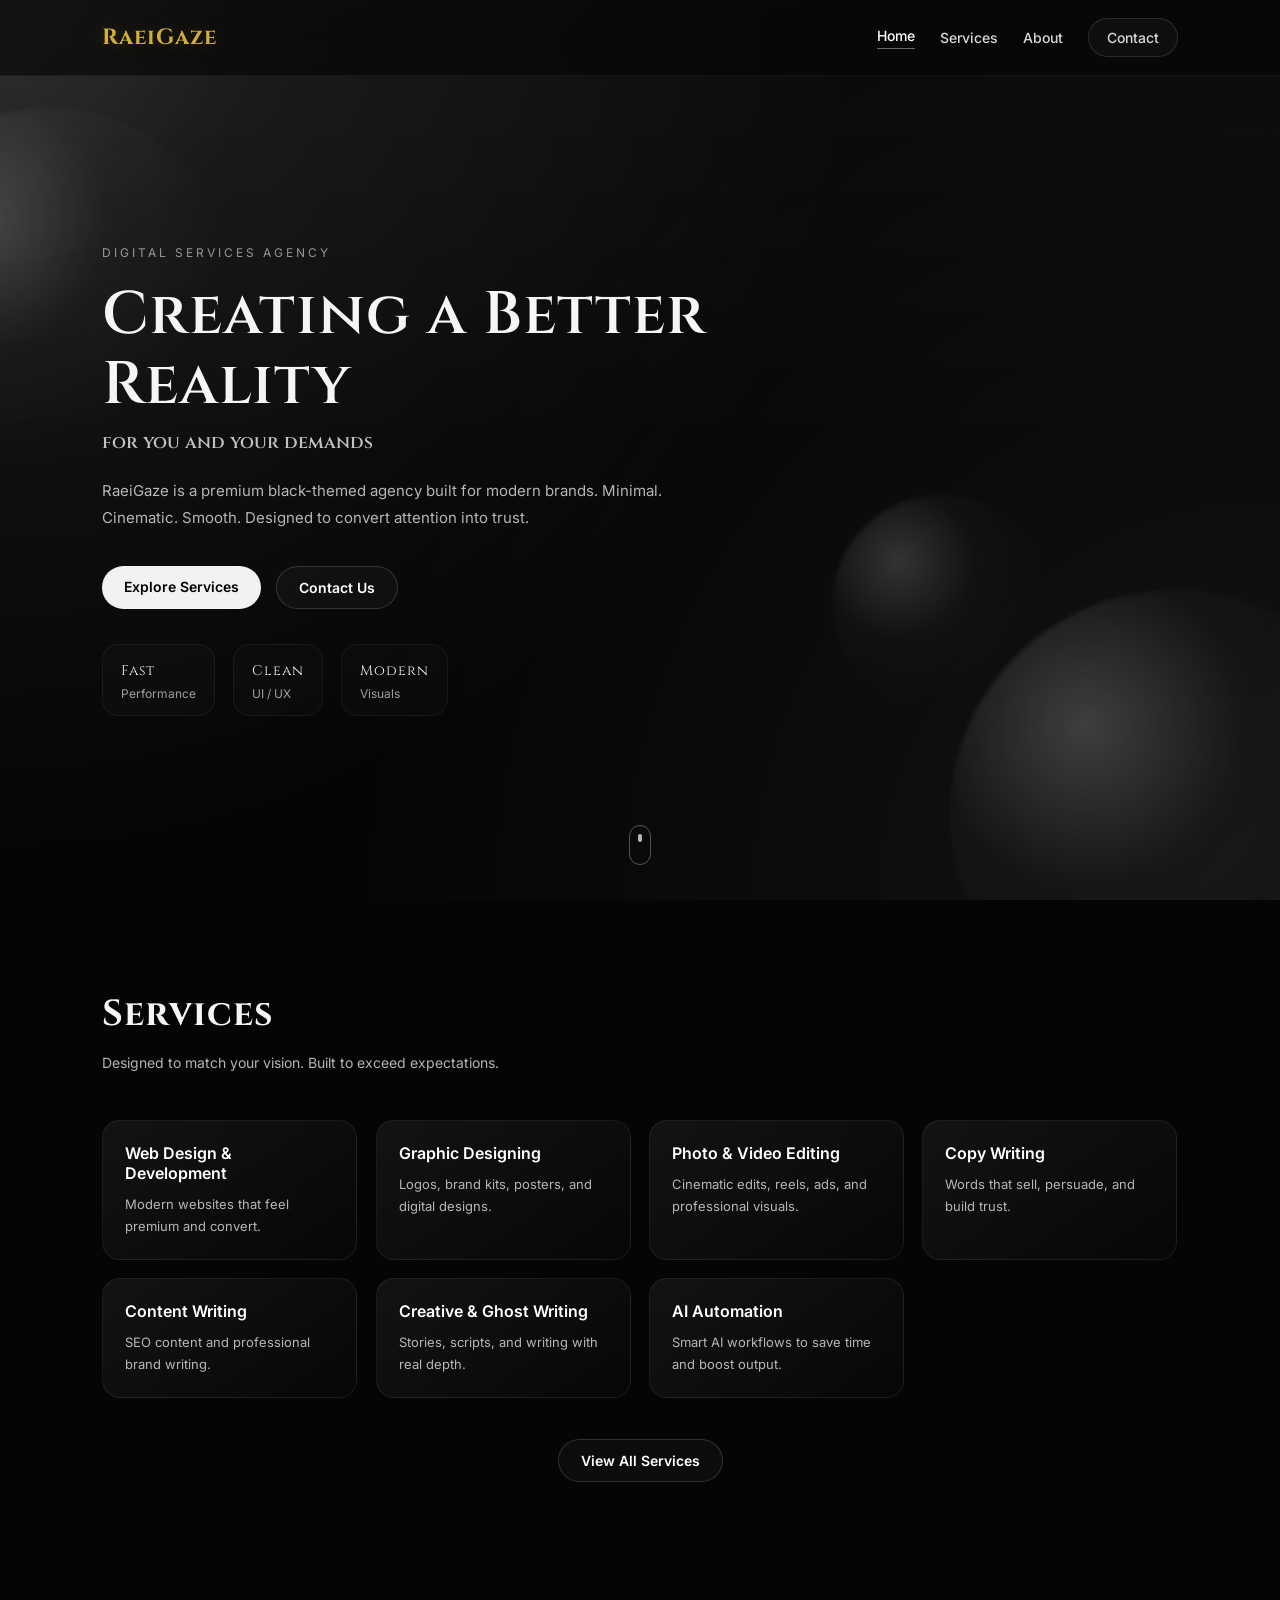
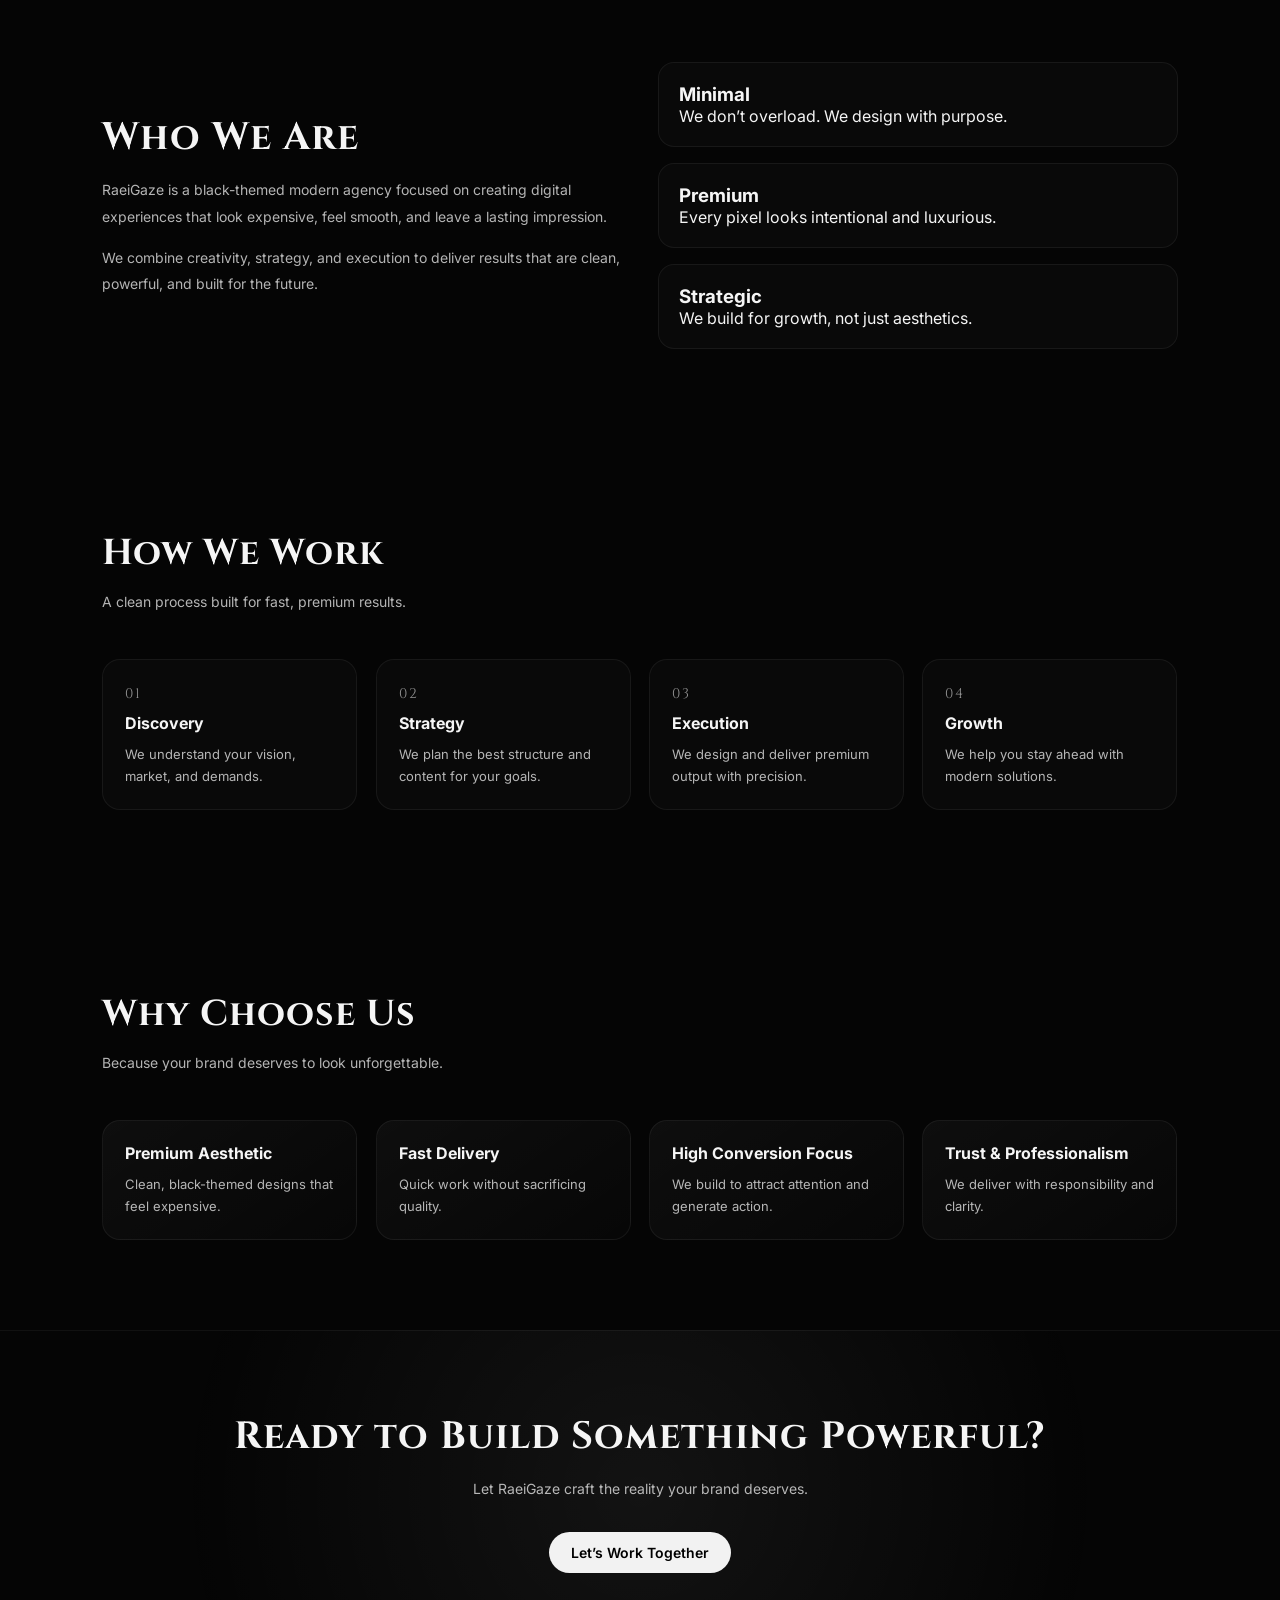
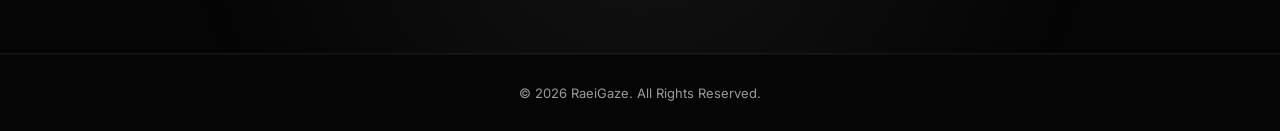
==== index.html @ 109feb7e "Add files via upload" ====
<!DOCTYPE html>
<html lang="en">
<head>
  <meta charset="UTF-8" />
  <meta name="viewport" content="width=device-width, initial-scale=1.0" />
  <title>RaeiGaze | Creating a Better Reality</title>

  <link rel="stylesheet" href="style.css" />
  <script defer src="script.js"></script>

  <!-- Fonts (TanHeadline vibe alternative) -->
  <link rel="preconnect" href="https://fonts.googleapis.com">
  <link rel="preconnect" href="https://fonts.gstatic.com" crossorigin>
  <link href="https://fonts.googleapis.com/css2?family=Cinzel:wght@500;700&family=Inter:wght@300;400;500;600&display=swap" rel="stylesheet">
</head>

<body>

  <!-- CURSOR GLOW -->
  <div class="cursor-glow" id="cursorGlow"></div>

  <!-- NAVBAR -->
  <header class="navbar">
    <div class="logo">
      <a href="index.html" class="logo-text">RaeiGaze</a>
    </div>

    <nav class="nav-links" id="navLinks">
      <a href="index.html" class="active">Home</a>
      <a href="services.html">Services</a>
      <a href="about.html">About</a>
      <a href="contact.html" class="nav-btn">Contact</a>
    </nav>

    <div class="hamburger" id="hamburger" aria-label="menu">
      <span></span>
      <span></span>
      <span></span>
    </div>
  </header>

  <!-- HERO -->
  <section class="hero">
    <div class="hero-bg"></div>

    <!-- 3D ORB OBJECTS -->
    <div class="orb orb-1"></div>
    <div class="orb orb-2"></div>
    <div class="orb orb-3"></div>

    <div class="hero-content fade-in">
      <p class="hero-label">DIGITAL SERVICES AGENCY</p>

      <h1 class="hero-title">
        <span class="brand-font">Creating a Better Reality</span>
      </h1>

      <p class="hero-subtitle brand-font">
        for you and your demands
      </p>

      <p class="hero-desc">
        RaeiGaze is a premium black-themed agency built for modern brands.
        Minimal. Cinematic. Smooth. Designed to convert attention into trust.
      </p>

      <div class="hero-buttons">
        <a href="services.html" class="btn primary magnetic">Explore Services</a>
        <a href="contact.html" class="btn secondary magnetic">Contact Us</a>
      </div>

      <div class="hero-metrics">
        <div class="metric">
          <span class="metric-num">Fast</span>
          <span class="metric-label">Performance</span>
        </div>
        <div class="metric">
          <span class="metric-num">Clean</span>
          <span class="metric-label">UI / UX</span>
        </div>
        <div class="metric">
          <span class="metric-num">Modern</span>
          <span class="metric-label">Visuals</span>
        </div>
      </div>
    </div>

    <div class="scroll-indicator">
      <span></span>
    </div>
  </section>

  <!-- SERVICES PREVIEW -->
  <section class="section fade-in" id="services">
    <div class="section-header">
      <h2>Services</h2>
      <p>Designed to match your vision. Built to exceed expectations.</p>
    </div>

    <div class="services-grid">

      <a href="services.html" class="service-card tilt-card">
        <h3>Web Design & Development</h3>
        <p>Modern websites that feel premium and convert.</p>
      </a>

      <a href="services.html" class="service-card tilt-card">
        <h3>Graphic Designing</h3>
        <p>Logos, brand kits, posters, and digital designs.</p>
      </a>

      <a href="services.html" class="service-card tilt-card">
        <h3>Photo & Video Editing</h3>
        <p>Cinematic edits, reels, ads, and professional visuals.</p>
      </a>

      <a href="services.html" class="service-card tilt-card">
        <h3>Copy Writing</h3>
        <p>Words that sell, persuade, and build trust.</p>
      </a>

      <a href="services.html" class="service-card tilt-card">
        <h3>Content Writing</h3>
        <p>SEO content and professional brand writing.</p>
      </a>

      <a href="services.html" class="service-card tilt-card">
        <h3>Creative & Ghost Writing</h3>
        <p>Stories, scripts, and writing with real depth.</p>
      </a>

      <a href="services.html" class="service-card tilt-card">
        <h3>AI Automation</h3>
        <p>Smart AI workflows to save time and boost output.</p>
      </a>

    </div>

    <div class="center-btn">
      <a href="services.html" class="btn secondary magnetic">View All Services</a>
    </div>
  </section>

  <!-- WHO WE ARE -->
  <section class="section fade-in">
    <div class="split-section">
      <div class="split-left">
        <h2>Who We Are</h2>
        <p>
          RaeiGaze is a black-themed modern agency focused on creating digital experiences that look
          expensive, feel smooth, and leave a lasting impression.
        </p>
        <p>
          We combine creativity, strategy, and execution to deliver results that are clean, powerful,
          and built for the future.
        </p>
      </div>

      <div class="split-right">
        <div class="info-box tilt-card">
          <h3>Minimal</h3>
          <p>We don’t overload. We design with purpose.</p>
        </div>
        <div class="info-box tilt-card">
          <h3>Premium</h3>
          <p>Every pixel looks intentional and luxurious.</p>
        </div>
        <div class="info-box tilt-card">
          <h3>Strategic</h3>
          <p>We build for growth, not just aesthetics.</p>
        </div>
      </div>
    </div>
  </section>

  <!-- HOW WE WORK -->
  <section class="section fade-in">
    <div class="section-header">
      <h2>How We Work</h2>
      <p>A clean process built for fast, premium results.</p>
    </div>

    <div class="process-grid">
      <div class="process-step tilt-card">
        <span class="step-num">01</span>
        <h3>Discovery</h3>
        <p>We understand your vision, market, and demands.</p>
      </div>

      <div class="process-step tilt-card">
        <span class="step-num">02</span>
        <h3>Strategy</h3>
        <p>We plan the best structure and content for your goals.</p>
      </div>

      <div class="process-step tilt-card">
        <span class="step-num">03</span>
        <h3>Execution</h3>
        <p>We design and deliver premium output with precision.</p>
      </div>

      <div class="process-step tilt-card">
        <span class="step-num">04</span>
        <h3>Growth</h3>
        <p>We help you stay ahead with modern solutions.</p>
      </div>
    </div>
  </section>

  <!-- WHY CHOOSE US -->
  <section class="section fade-in">
    <div class="section-header">
      <h2>Why Choose Us</h2>
      <p>Because your brand deserves to look unforgettable.</p>
    </div>

    <div class="why-grid">
      <div class="why-card tilt-card">
        <h3>Premium Aesthetic</h3>
        <p>Clean, black-themed designs that feel expensive.</p>
      </div>

      <div class="why-card tilt-card">
        <h3>Fast Delivery</h3>
        <p>Quick work without sacrificing quality.</p>
      </div>

      <div class="why-card tilt-card">
        <h3>High Conversion Focus</h3>
        <p>We build to attract attention and generate action.</p>
      </div>

      <div class="why-card tilt-card">
        <h3>Trust & Professionalism</h3>
        <p>We deliver with responsibility and clarity.</p>
      </div>
    </div>
  </section>

  <!-- CTA -->
  <section class="cta fade-in">
    <h2>Ready to Build Something Powerful?</h2>
    <p>Let RaeiGaze craft the reality your brand deserves.</p>
    <a href="contact.html" class="btn primary magnetic">Let’s Work Together</a>
  </section>

  <!-- FOOTER -->
  <footer class="footer">
    <p>© 2026 RaeiGaze. All Rights Reserved.</p>
  </footer>

</body>
</html>
---- style.css ----
* {
  margin: 0;
  padding: 0;
  box-sizing: border-box;
}

html{
  scroll-behavior: smooth;
}

body {
  font-family: "Inter", sans-serif;
  background: #050505;
  color: #f5f5f5;
  overflow-x: hidden;
}

/* Brand Font (TanHeadline vibe) */
.brand-font {
  font-family: "Cinzel", serif;
  font-weight: 600;
}

/* CURSOR GLOW */
.cursor-glow {
  position: fixed;
  top: 0;
  left: 0;
  width: 600px;
  height: 600px;
  background: radial-gradient(circle, rgba(255,255,255,0.08), transparent 60%);
  transform: translate(-50%, -50%);
  pointer-events: none;
  z-index: 1;
  filter: blur(30px);
  opacity: 0.9;
  transition: opacity 0.3s ease;
  mix-blend-mode: screen;
}

/* NAVBAR */
.navbar {
  position: fixed;
  top: 0;
  width: 100%;
  padding: 18px 8%;
  display: flex;
  justify-content: space-between;
  align-items: center;
  background: rgba(5, 5, 5, 0.65);
  backdrop-filter: blur(18px);
  z-index: 999;
  border-bottom: 1px solid rgba(255,255,255,0.05);
}

.logo-text {
  font-family: "Cinzel", serif;
  font-size: 22px;
  font-weight: 700;
  text-decoration: none;
  color: #d4af37;
  letter-spacing: 1px;
  text-shadow: 0 0 18px rgba(212, 175, 55, 0.25);
}

.nav-links {
  display: flex;
  gap: 25px;
  align-items: center;
}

.nav-links a {
  color: rgba(255,255,255,0.85);
  text-decoration: none;
  font-size: 14px;
  font-weight: 500;
  transition: 0.3s ease;
}

.nav-links a:hover {
  color: white;
}

.nav-links a.active {
  color: white;
  border-bottom: 1px solid rgba(255,255,255,0.4);
  padding-bottom: 4px;
}

.nav-btn {
  padding: 10px 18px;
  border-radius: 30px;
  border: 1px solid rgba(255,255,255,0.12);
  background: rgba(255,255,255,0.03);
}

.nav-btn:hover {
  background: rgba(255,255,255,0.08);
}

/* HAMBURGER */
.hamburger {
  display: none;
  flex-direction: column;
  gap: 5px;
  cursor: pointer;
}

.hamburger span {
  width: 22px;
  height: 2px;
  background: white;
  border-radius: 5px;
}

/* HERO */
.hero {
  height: 100vh;
  padding: 140px 8% 80px;
  display: flex;
  align-items: center;
  position: relative;
  overflow: hidden;
}

.hero-bg {
  position: absolute;
  inset: 0;
  background: radial-gradient(circle at top left, rgba(255,255,255,0.09), transparent 55%),
              radial-gradient(circle at bottom right, rgba(255,255,255,0.06), transparent 60%),
              linear-gradient(180deg, rgba(255,255,255,0.03), transparent 50%);
  z-index: -2;
}

/* ORBS (Fake 3D Objects) */
.orb {
  position: absolute;
  width: 380px;
  height: 380px;
  border-radius: 50%;
  background: radial-gradient(circle at 30% 30%, rgba(255,255,255,0.22), rgba(255,255,255,0.03), transparent 70%);
  filter: blur(2px);
  opacity: 0.9;
  z-index: -1;
  animation: floatOrb 8s ease-in-out infinite;
  transform-style: preserve-3d;
}

.orb-1 {
  top: 12%;
  left: -140px;
  animation-delay: 0s;
}

.orb-2 {
  bottom: -140px;
  right: -120px;
  animation-delay: 1.5s;
  width: 450px;
  height: 450px;
}

.orb-3 {
  top: 55%;
  left: 65%;
  width: 220px;
  height: 220px;
  opacity: 0.75;
  animation-delay: 2.2s;
}

@keyframes floatOrb {
  0% { transform: translateY(0px) translateX(0px) scale(1); }
  50% { transform: translateY(-22px) translateX(12px) scale(1.04); }
  100% { transform: translateY(0px) translateX(0px) scale(1); }
}

.hero-content {
  max-width: 760px;
  z-index: 5;
}

.hero-label {
  font-size: 12px;
  letter-spacing: 3px;
  color: rgba(255,255,255,0.55);
  margin-bottom: 18px;
}

.hero-title {
  font-size: 60px;
  line-height: 1.1;
  letter-spacing: 1px;
}

.hero-subtitle {
  margin-top: 12px;
  font-size: 18px;
  color: rgba(255,255,255,0.75);
}

.hero-desc {
  margin-top: 22px;
  font-size: 15px;
  line-height: 1.8;
  color: rgba(255,255,255,0.7);
  max-width: 580px;
}

.hero-buttons {
  margin-top: 35px;
  display: flex;
  gap: 15px;
  flex-wrap: wrap;
}

/* METRICS */
.hero-metrics {
  margin-top: 35px;
  display: flex;
  gap: 18px;
  flex-wrap: wrap;
}

.metric {
  padding: 14px 18px;
  border-radius: 16px;
  border: 1px solid rgba(255,255,255,0.06);
  background: rgba(255,255,255,0.02);
  backdrop-filter: blur(12px);
}

.metric-num {
  font-family: "Cinzel", serif;
  font-size: 14px;
  letter-spacing: 1px;
}

.metric-label {
  display: block;
  margin-top: 6px;
  font-size: 12px;
  color: rgba(255,255,255,0.6);
}

/* BUTTONS */
.btn {
  padding: 12px 22px;
  border-radius: 35px;
  text-decoration: none;
  font-size: 14px;
  font-weight: 600;
  transition: 0.25s ease;
  display: inline-block;
  position: relative;
  z-index: 10;
}

.btn.primary {
  background: rgba(255,255,255,0.95);
  color: black;
}

.btn.primary:hover {
  transform: translateY(-2px);
  background: white;
}

.btn.secondary {
  border: 1px solid rgba(255,255,255,0.15);
  color: white;
  background: rgba(255,255,255,0.03);
}

.btn.secondary:hover {
  transform: translateY(-2px);
  background: rgba(255,255,255,0.08);
}

/* Magnetic Hover */
.magnetic {
  will-change: transform;
}

/* SCROLL INDICATOR */
.scroll-indicator {
  position: absolute;
  bottom: 35px;
  left: 50%;
  transform: translateX(-50%);
  width: 22px;
  height: 40px;
  border: 1px solid rgba(255,255,255,0.3);
  border-radius: 30px;
  display: flex;
  justify-content: center;
  padding-top: 8px;
  z-index: 5;
}

.scroll-indicator span {
  width: 4px;
  height: 8px;
  background: rgba(255,255,255,0.7);
  border-radius: 10px;
  animation: scrollAnim 1.3s infinite;
}

@keyframes scrollAnim {
  0% { transform: translateY(0); opacity: 1; }
  100% { transform: translateY(12px); opacity: 0; }
}

/* SECTIONS */
.section {
  padding: 90px 8%;
  position: relative;
  z-index: 10;
}

.section-header {
  max-width: 650px;
  margin-bottom: 45px;
}

.section-header h2 {
  font-size: 36px;
  font-family: "Cinzel", serif;
  letter-spacing: 1px;
}

.section-header p {
  margin-top: 12px;
  font-size: 14px;
  color: rgba(255,255,255,0.7);
  line-height: 1.8;
}

/* SERVICES GRID */
.services-grid {
  display: grid;
  grid-template-columns: repeat(auto-fit, minmax(230px, 1fr));
  gap: 18px;
}

.service-card {
  padding: 22px;
  border-radius: 18px;
  text-decoration: none;
  background: linear-gradient(145deg, rgba(255,255,255,0.06), rgba(255,255,255,0.01));
  border: 1px solid rgba(255,255,255,0.07);
  transition: 0.25s ease;
  position: relative;
  overflow: hidden;
  transform-style: preserve-3d;
}

.service-card::after {
  content: "";
  position: absolute;
  inset: 0;
  background: radial-gradient(circle at var(--x, 50%) var(--y, 50%), rgba(255,255,255,0.10), transparent 55%);
  opacity: 0;
  transition: 0.25s ease;
}

.service-card:hover::after {
  opacity: 1;
}

.service-card h3 {
  font-size: 16px;
  font-weight: 600;
  color: white;
  position: relative;
  z-index: 2;
}

.service-card p {
  margin-top: 10px;
  font-size: 13px;
  line-height: 1.7;
  color: rgba(255,255,255,0.7);
  position: relative;
  z-index: 2;
}

.service-card:hover {
  border: 1px solid rgba(255,255,255,0.18);
  background: linear-gradient(145deg, rgba(255,255,255,0.09), rgba(255,255,255,0.01));
}

.center-btn {
  margin-top: 40px;
  text-align: center;
}

/* SPLIT SECTION */
.split-section {
  display: grid;
  grid-template-columns: 1fr 1fr;
  gap: 35px;
  align-items: center;
}

.split-left h2 {
  font-size: 38px;
  font-family: "Cinzel", serif;
  letter-spacing: 1px;
}

.split-left p {
  margin-top: 14px;
  font-size: 14px;
  line-height: 1.9;
  color: rgba(255,255,255,0.7);
}

.split-right {
  display: grid;
  gap: 16px;
}

.info-box {
  padding: 20px;
  border-radius: 16px;
  border: 1px solid rgba(255,255,255,0.06);
  background: rgba(255,255,255,0.02);
}

/* PROCESS */
.process-grid {
  display: grid;
  grid-template-columns: repeat(auto-fit, minmax(230px, 1fr));
  gap: 18px;
}

.process-step {
  padding: 22px;
  border-radius: 18px;
  border: 1px solid rgba(255,255,255,0.06);
  background: rgba(255,255,255,0.02);
}

.step-num {
  font-family: "Cinzel", serif;
  font-size: 14px;
  letter-spacing: 2px;
  color: rgba(255,255,255,0.55);
}

.process-step h3 {
  margin-top: 10px;
  font-size: 16px;
}

.process-step p {
  margin-top: 10px;
  font-size: 13px;
  line-height: 1.7;
  color: rgba(255,255,255,0.7);
}

/* WHY */
.why-grid {
  display: grid;
  grid-template-columns: repeat(auto-fit, minmax(230px, 1fr));
  gap: 18px;
}

.why-card {
  padding: 22px;
  border-radius: 18px;
  border: 1px solid rgba(255,255,255,0.06);
  background: linear-gradient(145deg, rgba(255,255,255,0.04), rgba(255,255,255,0.01));
}

.why-card h3 {
  font-size: 16px;
}

.why-card p {
  margin-top: 10px;
  font-size: 13px;
  color: rgba(255,255,255,0.7);
  line-height: 1.7;
}

/* CTA */
.cta {
  padding: 80px 8%;
  text-align: center;
  background: radial-gradient(circle at center, rgba(255,255,255,0.06), transparent 70%);
  border-top: 1px solid rgba(255,255,255,0.05);
  border-bottom: 1px solid rgba(255,255,255,0.05);
  position: relative;
  z-index: 10;
}

.cta h2 {
  font-size: 38px;
  font-family: "Cinzel", serif;
  letter-spacing: 1px;
}

.cta p {
  margin-top: 14px;
  font-size: 14px;
  color: rgba(255,255,255,0.7);
  line-height: 1.8;
  margin-bottom: 30px;
}

/* FOOTER */
.footer {
  padding: 30px 8%;
  text-align: center;
  font-size: 13px;
  color: rgba(255,255,255,0.6);
  border-top: 1px solid rgba(255,255,255,0.05);
  position: relative;
  z-index: 10;
}

/* PAGE HERO */
.page-hero {
  padding: 150px 8% 70px;
  text-align: center;
  background: radial-gradient(circle at top, rgba(255,255,255,0.06), transparent 70%);
  position: relative;
  overflow: hidden;
}

.page-hero h1 {
  font-size: 52px;
  font-family: "Cinzel", serif;
}

.page-hero p {
  margin-top: 12px;
  font-size: 14px;
  color: rgba(255,255,255,0.7);
}

/* SERVICES DETAIL PAGE */
.services-detail-grid {
  display: grid;
  grid-template-columns: repeat(auto-fit, minmax(260px, 1fr));
  gap: 18px;
}

.detail-card {
  padding: 25px;
  border-radius: 18px;
  border: 1px solid rgba(255,255,255,0.06);
  background: rgba(255,255,255,0.02);
}

.detail-card h2 {
  font-size: 18px;
  font-weight: 600;
}

.detail-card p {
  margin-top: 12px;
  font-size: 13px;
  line-height: 1.7;
  color: rgba(255,255,255,0.7);
}

.detail-card ul {
  margin-top: 15px;
  padding-left: 18px;
  color: rgba(255,255,255,0.75);
  font-size: 13px;
  line-height: 1.8;
}

/* ABOUT */
.about-box {
  max-width: 850px;
  margin: auto;
  padding: 35px;
  border-radius: 20px;
}

/* CONTACT */
.contact-grid {
  display: grid;
  grid-template-columns: 1fr 1fr;
  gap: 35px;
}

.contact-info h2 {
  font-family: "Cinzel", serif;
  font-size: 28px;
}

.contact-info p {
  margin-top: 12px;
  font-size: 14px;
  line-height: 1.9;
  color: rgba(255,255,255,0.7);
}

.contact-detail {
  margin-top: 18px;
  padding: 16px;
  border-radius: 16px;
  border: 1px solid rgba(255,255,255,0.06);
  background: rgba(255,255,255,0.02);
}

.contact-detail span {
  font-size: 13px;
  color: rgba(255,255,255,0.6);
}

.contact-detail p {
  margin-top: 6px;
  font-size: 14px;
  color: white;
}

.contact-form {
  padding: 25px;
  border-radius: 18px;
  border: 1px solid rgba(255,255,255,0.06);
  background: rgba(255,255,255,0.02);
}

.contact-form h2 {
  font-size: 22px;
  font-family: "Cinzel", serif;
}

.contact-form input,
.contact-form textarea,
.contact-form select {
  width: 100%;
  margin-top: 14px;
  padding: 12px 14px;
  border-radius: 12px;
  border: 1px solid rgba(255,255,255,0.08);
  background: rgba(0,0,0,0.5);
  color: white;
  font-size: 14px;
  outline: none;
}

.contact-form textarea {
  height: 120px;
  resize: none;
}

.form-note {
  margin-top: 12px;
  font-size: 12px;
  line-height: 1.6;
  color: rgba(255,255,255,0.55);
}

/* TILT + CINEMATIC HOVER */
.tilt-card {
  transform-style: preserve-3d;
  will-change: transform;
}

/* FADE IN */
.fade-in {
  opacity: 0;
  transform: translateY(25px);
  transition: 1s ease;
}

.fade-in.show {
  opacity: 1;
  transform: translateY(0);
}

/* RESPONSIVE */
@media (max-width: 900px) {
  .split-section {
    grid-template-columns: 1fr;
  }

  .contact-grid {
    grid-template-columns: 1fr;
  }

  .hero-title {
    font-size: 45px;
  }
}

@media (max-width: 700px) {
  .nav-links {
    position: absolute;
    top: 70px;
    right: 8%;
    flex-direction: column;
    width: 220px;
    padding: 18px;
    background: rgba(5, 5, 5, 0.95);
    border: 1px solid rgba(255,255,255,0.08);
    border-radius: 18px;
    display: none;
  }

  .nav-links.open {
    display: flex;
  }

  .hamburger {
    display: flex;
  }

  .hero {
    padding-top: 120px;
  }

  .hero-title {
    font-size: 38px;
  }

  .cursor-glow {
    display: none;
  }
}
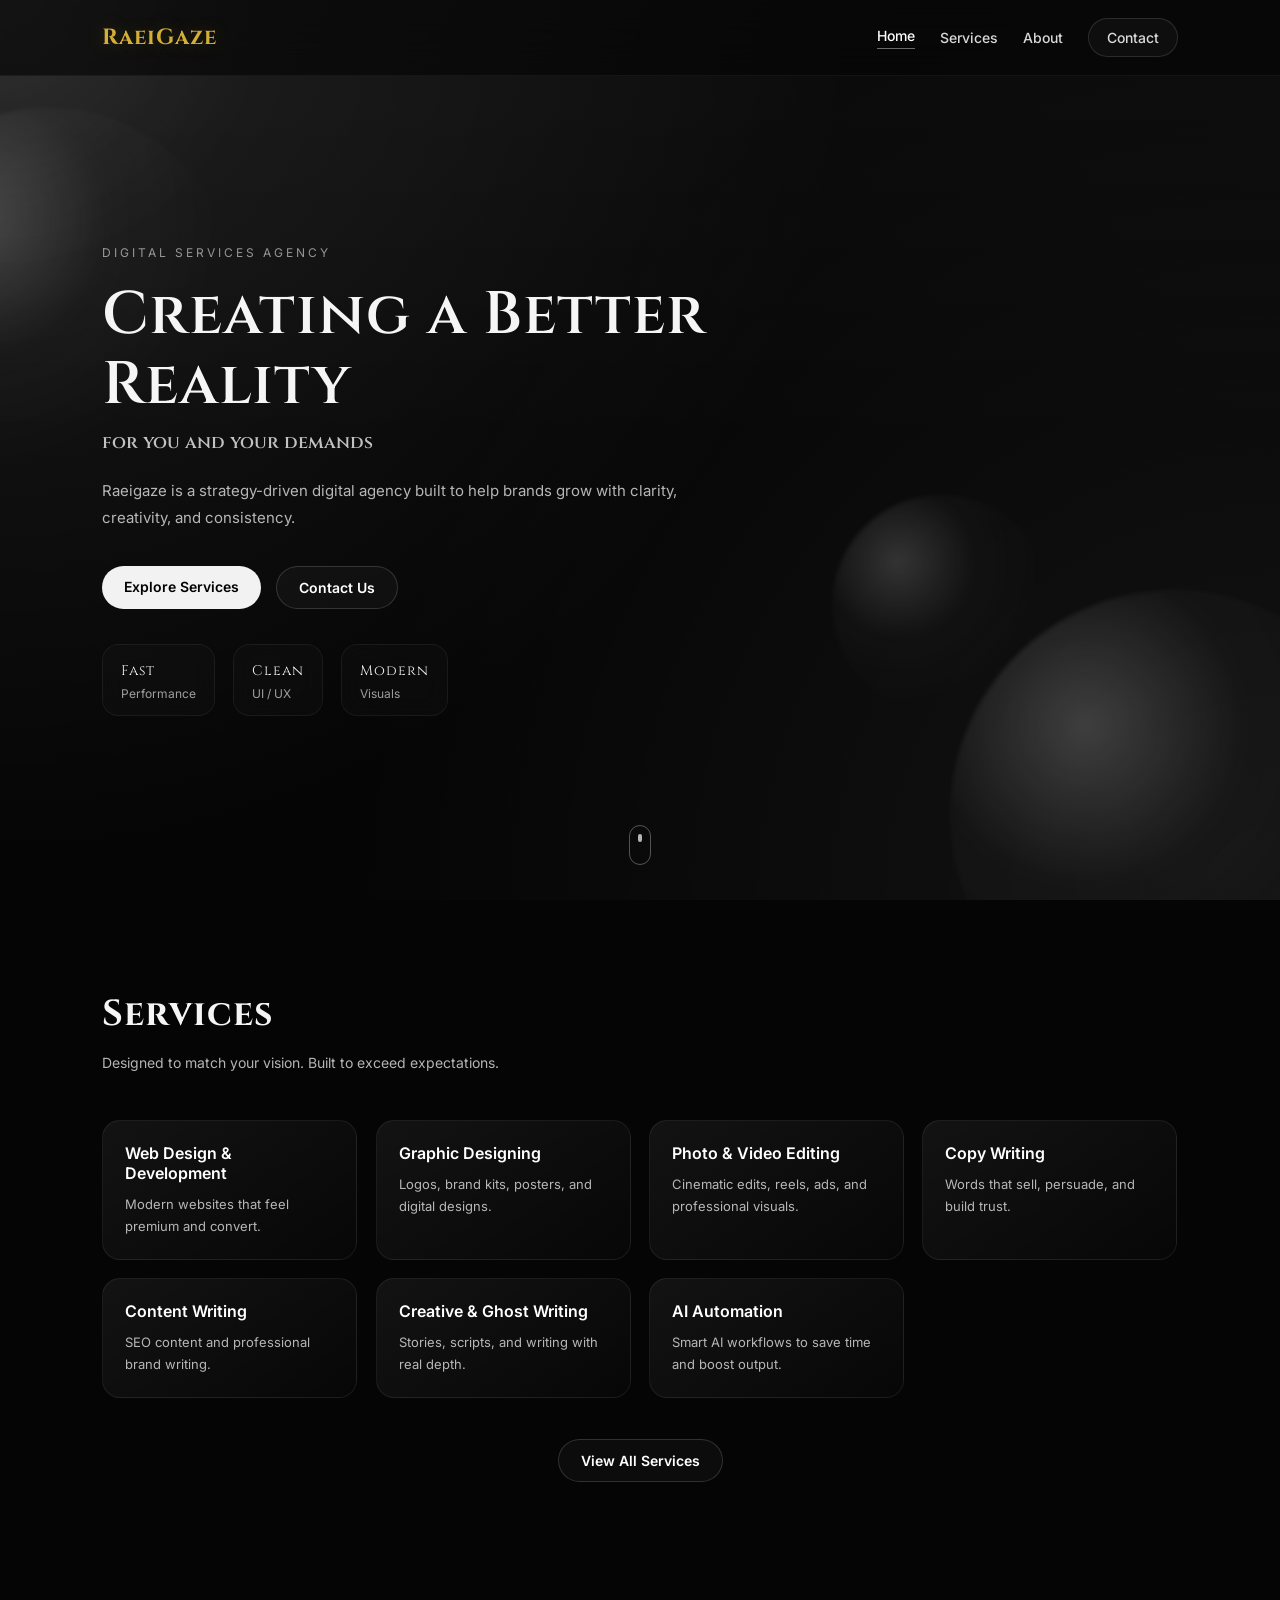
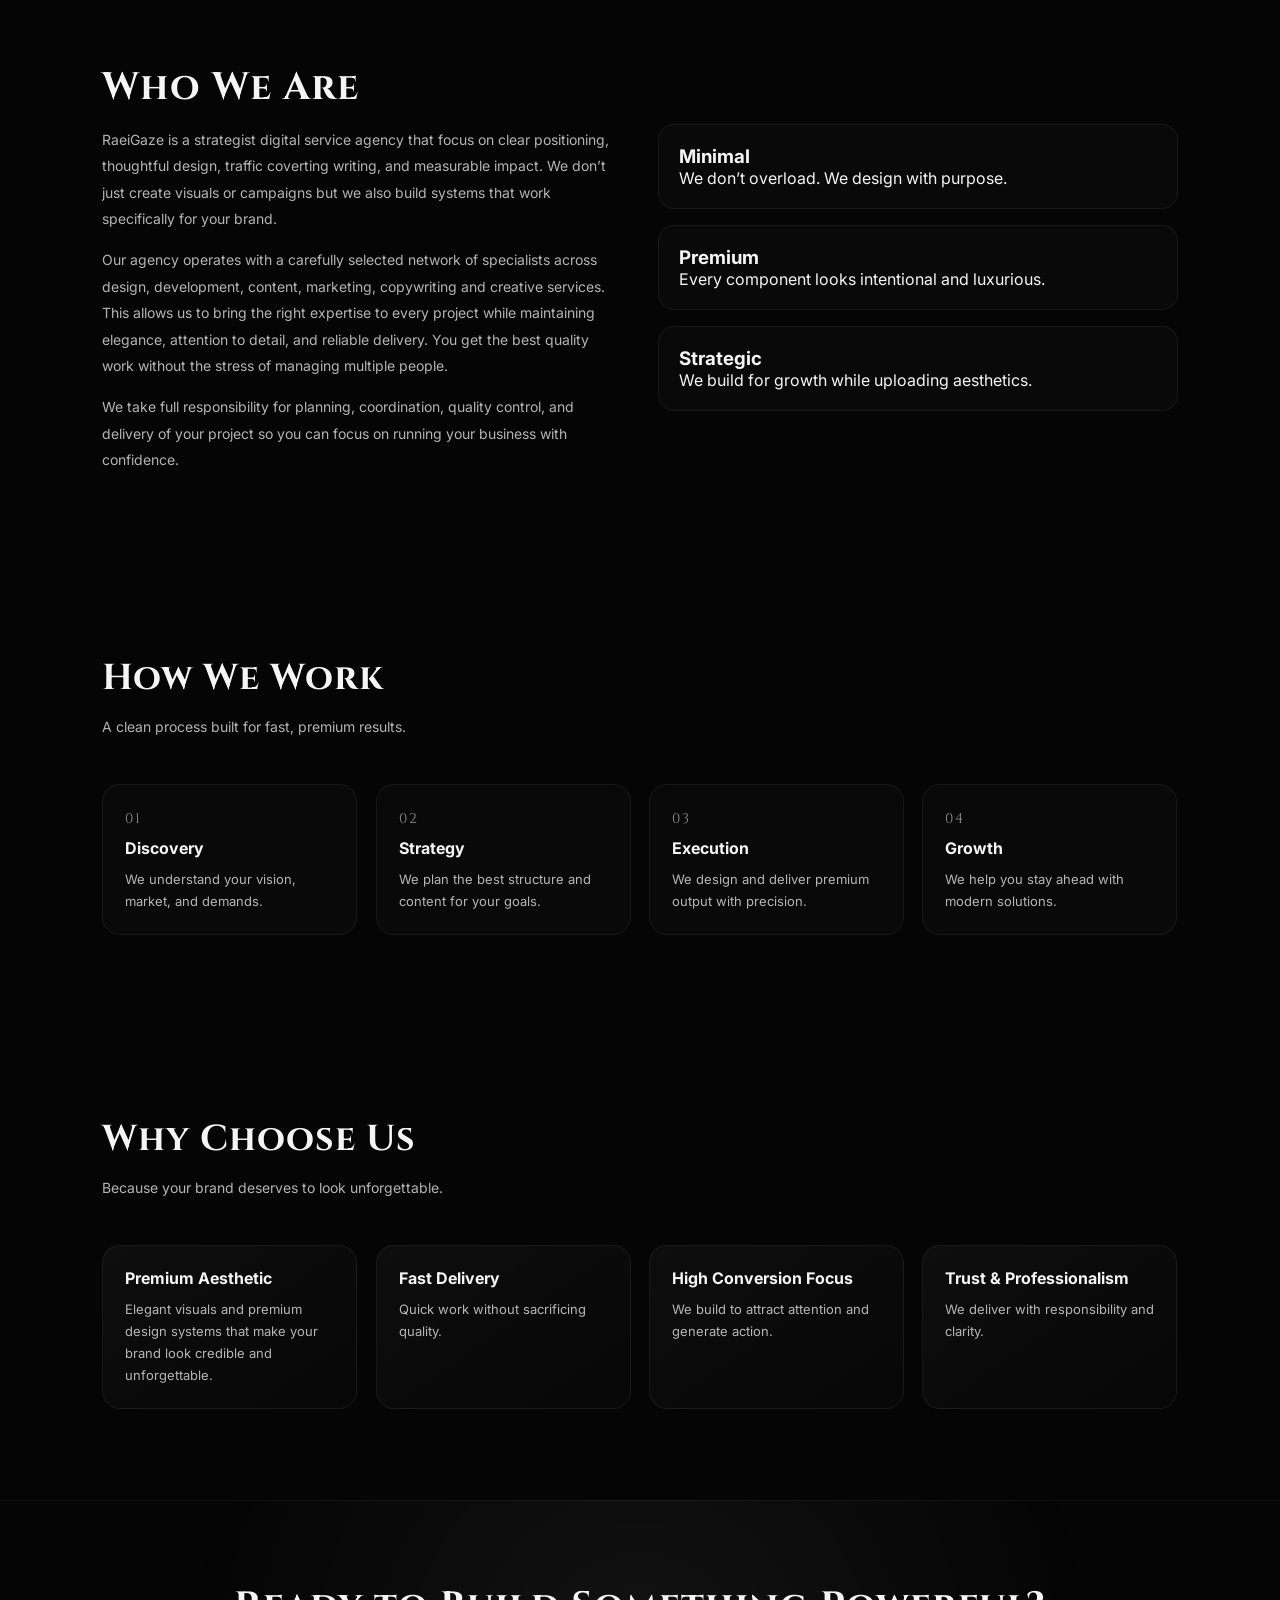
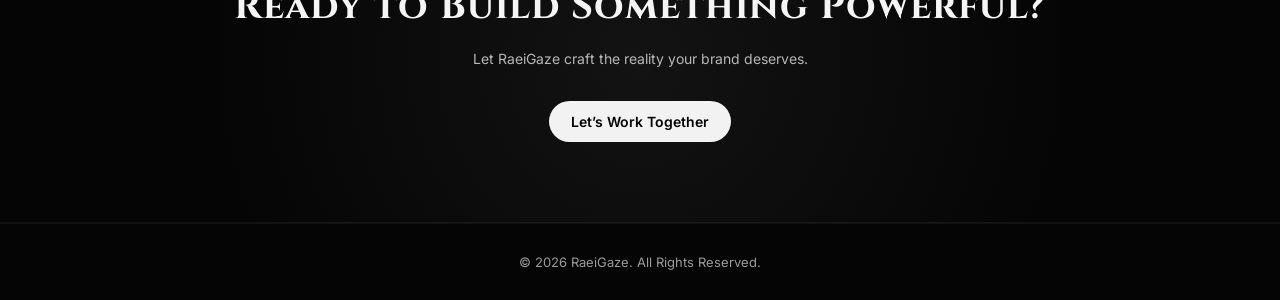
==== commit acea1575: "Update index.html" ====
--- a/index.html
+++ b/index.html
@@ -60,8 +60,7 @@
       </p>
 
       <p class="hero-desc">
-        RaeiGaze is a premium black-themed agency built for modern brands.
-        Minimal. Cinematic. Smooth. Designed to convert attention into trust.
+       Raeigaze is a strategy-driven digital agency built to help brands grow with clarity, creativity, and consistency.
       </p>
 
       <div class="hero-buttons">
@@ -147,12 +146,16 @@
       <div class="split-left">
         <h2>Who We Are</h2>
         <p>
-          RaeiGaze is a black-themed modern agency focused on creating digital experiences that look
-          expensive, feel smooth, and leave a lasting impression.
+          RaeiGaze is a strategist digital service agency that focus on clear positioning, thoughtful design, traffic coverting writing, and measurable impact.
+         We don’t just create visuals or campaigns but we also build systems that work specifically for your brand.
         </p>
         <p>
-          We combine creativity, strategy, and execution to deliver results that are clean, powerful,
-          and built for the future.
+          Our agency operates with a carefully selected network of specialists across design, development, content, marketing, copywriting and creative services.
+         This allows us to bring the right expertise to every project while maintaining elegance, attention to detail, and reliable delivery.
+         You get the best quality work without the stress of managing multiple people.
+        </p>
+        <p class="who-desc">
+         We take full responsibility for planning, coordination, quality control, and delivery of your project so you can focus on running your business with confidence.
         </p>
       </div>
 
@@ -163,11 +166,11 @@
         </div>
         <div class="info-box tilt-card">
           <h3>Premium</h3>
-          <p>Every pixel looks intentional and luxurious.</p>
+          <p>Every component looks intentional and luxurious.</p>
         </div>
         <div class="info-box tilt-card">
           <h3>Strategic</h3>
-          <p>We build for growth, not just aesthetics.</p>
+          <p>We build for growth while uploading aesthetics.</p>
         </div>
       </div>
     </div>
@@ -217,7 +220,7 @@
     <div class="why-grid">
       <div class="why-card tilt-card">
         <h3>Premium Aesthetic</h3>
-        <p>Clean, black-themed designs that feel expensive.</p>
+        <p>Elegant visuals and premium design systems that make your brand look credible and unforgettable.</p>
       </div>
 
       <div class="why-card tilt-card">
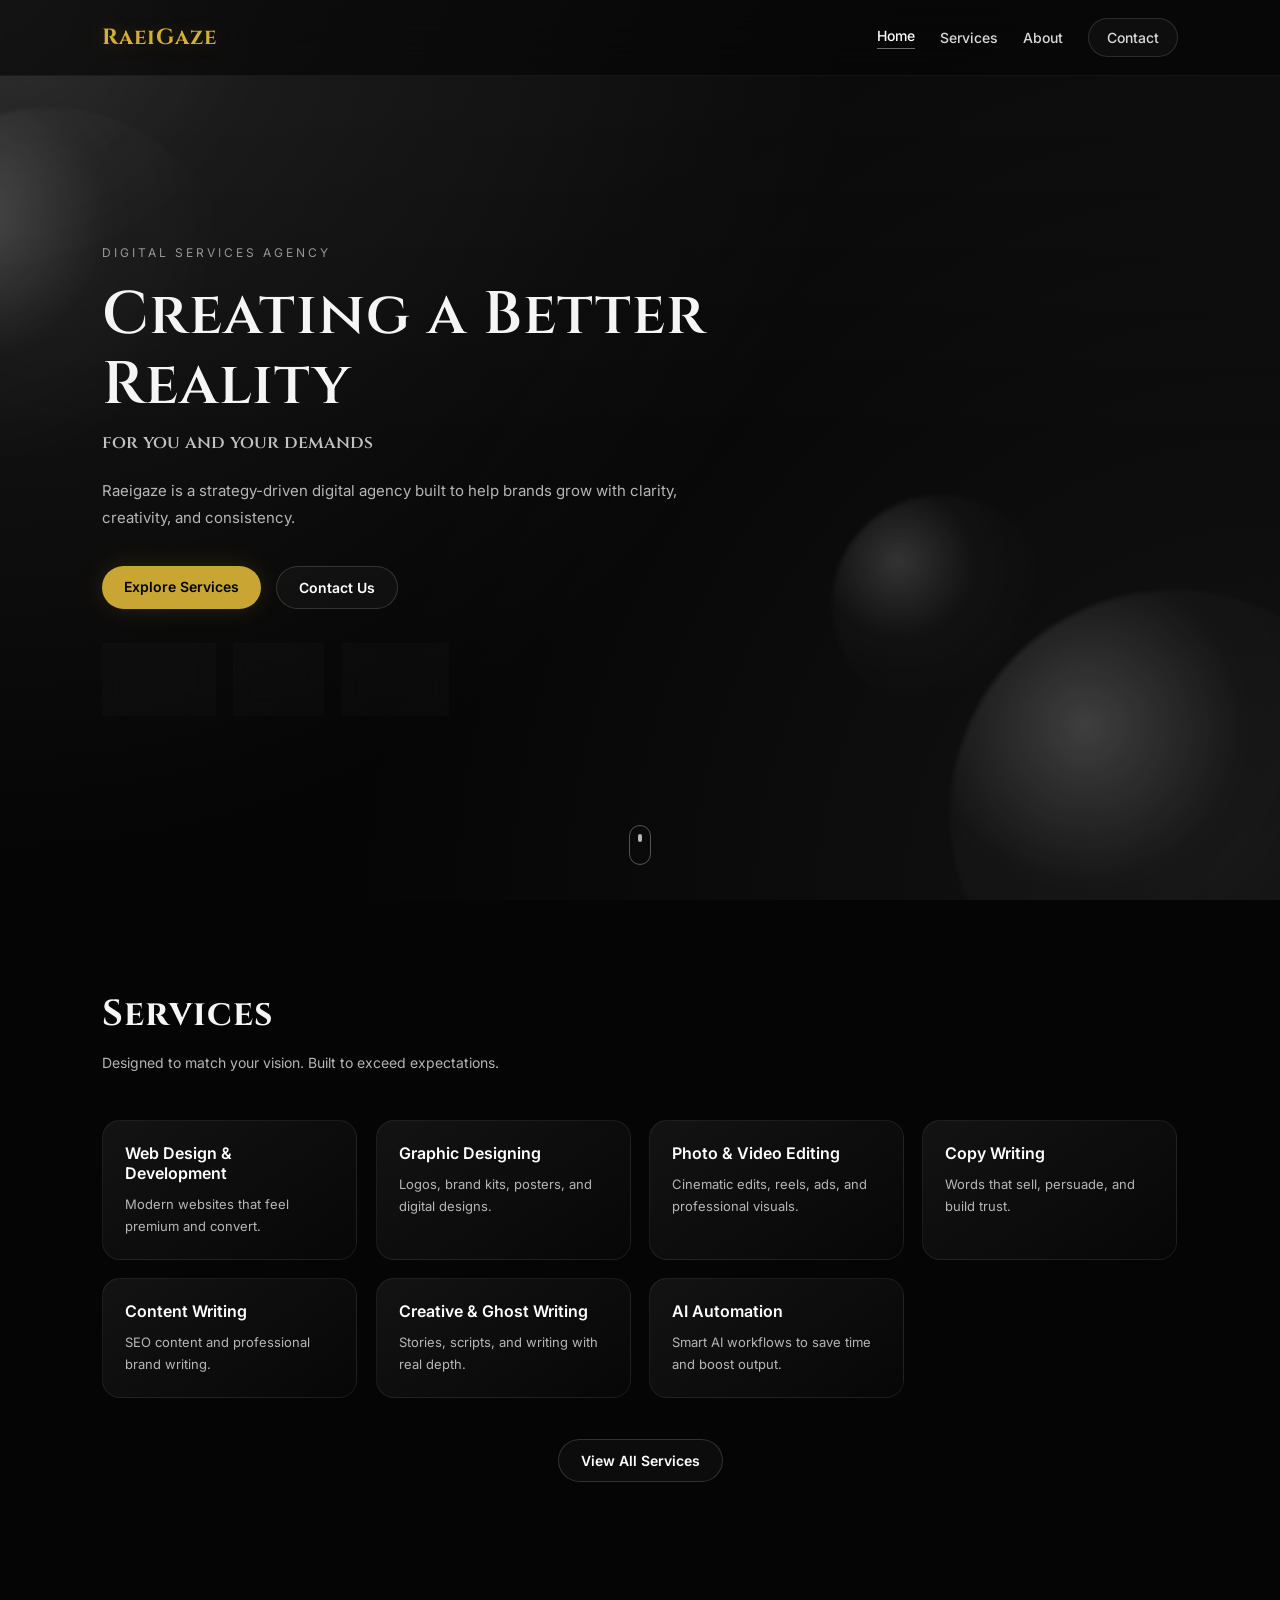
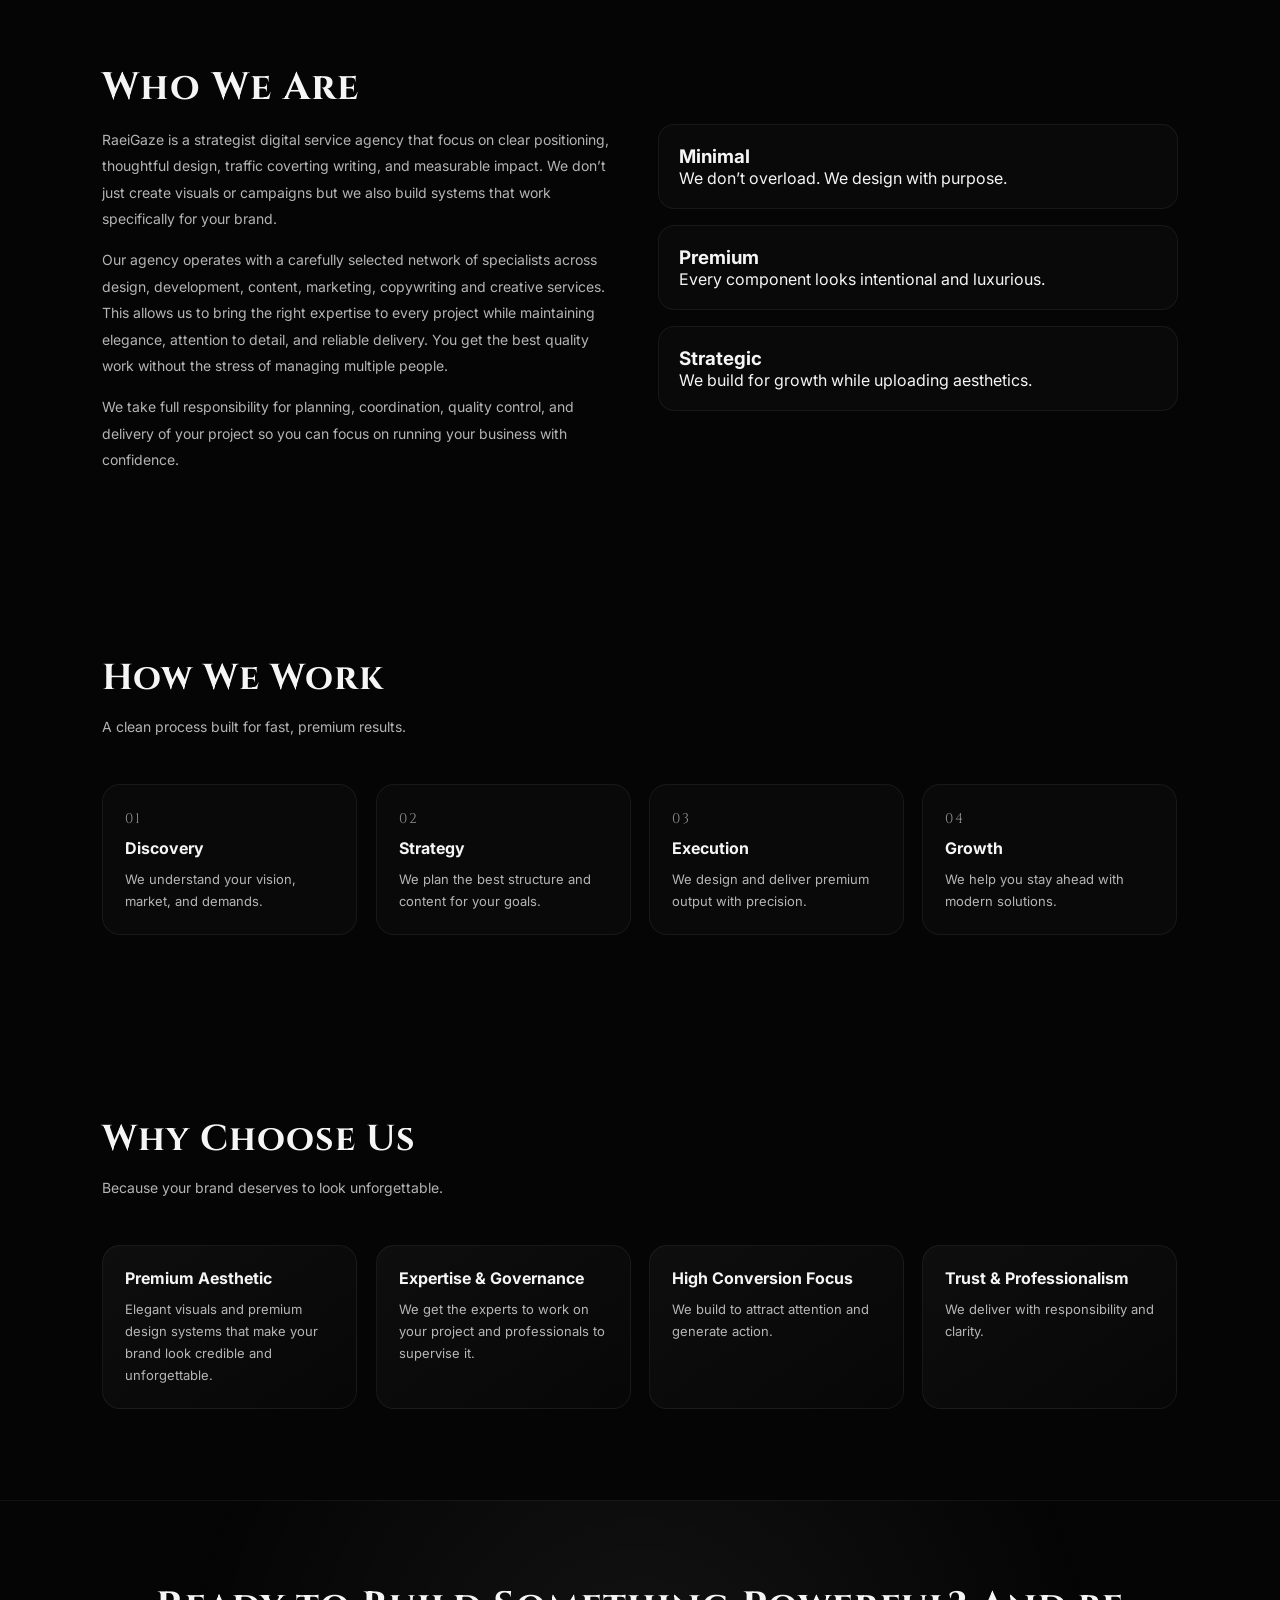
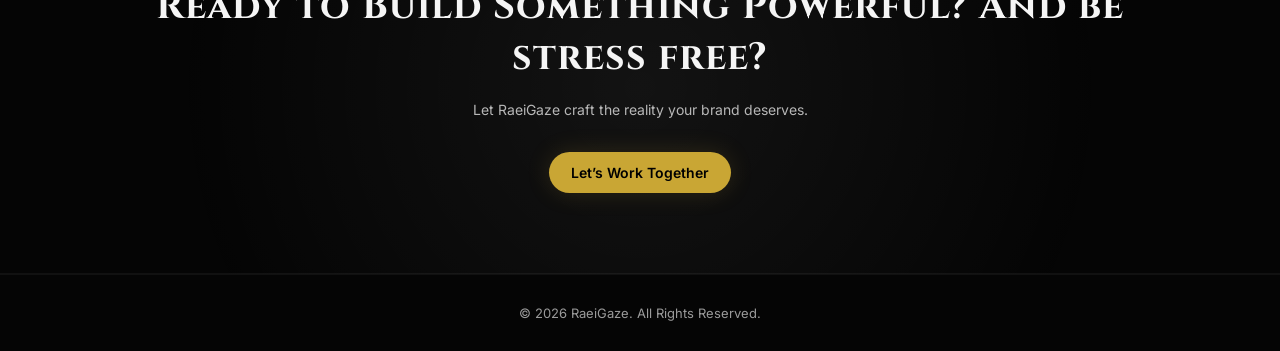
==== commit d950a0f2: "Update index.html" ====
--- a/index.html
+++ b/index.html
@@ -224,8 +224,8 @@
       </div>
 
       <div class="why-card tilt-card">
-        <h3>Fast Delivery</h3>
-        <p>Quick work without sacrificing quality.</p>
+        <h3>Expertise & Governance</h3>
+        <p>We get the experts to work on your project and professionals to supervise it.</p>
       </div>
 
       <div class="why-card tilt-card">
@@ -242,7 +242,8 @@
 
   <!-- CTA -->
   <section class="cta fade-in">
-    <h2>Ready to Build Something Powerful?</h2>
+    <h2>Ready to Build Something Powerful?
+    And be stress free?</h2>
     <p>Let RaeiGaze craft the reality your brand deserves.</p>
     <a href="contact.html" class="btn primary magnetic">Let’s Work Together</a>
   </section>
--- a/style.css
+++ b/style.css
@@ -257,13 +257,14 @@
 }
 
 .btn.primary {
-  background: rgba(255,255,255,0.95);
+  background: rgba(212, 175, 55, 0.95);
   color: black;
+  box-shadow: 0 0 25px rgba(212,175,55,0.15);
 }
 
 .btn.primary:hover {
   transform: translateY(-2px);
-  background: white;
+  background: rgba(212, 175, 55, 1);
 }
 
 .btn.secondary {
@@ -577,11 +578,26 @@
 }
 
 /* ABOUT */
-.about-box {
-  max-width: 850px;
-  margin: auto;
-  padding: 35px;
-  border-radius: 20px;
+.about-box h2 {
+  margin-top: 35px;
+  font-family: "Cinzel", serif;
+  letter-spacing: 0.8px;
+  font-size: 22px;
+}
+
+.about-box p {
+  margin-top: 12px;
+  font-size: 14px;
+  line-height: 2;
+  color: rgba(255,255,255,0.72);
+}
+
+.about-box ul {
+  margin-top: 12px;
+  padding-left: 20px;
+  font-size: 14px;
+  line-height: 2;
+  color: rgba(255,255,255,0.72);
 }
 
 /* CONTACT */
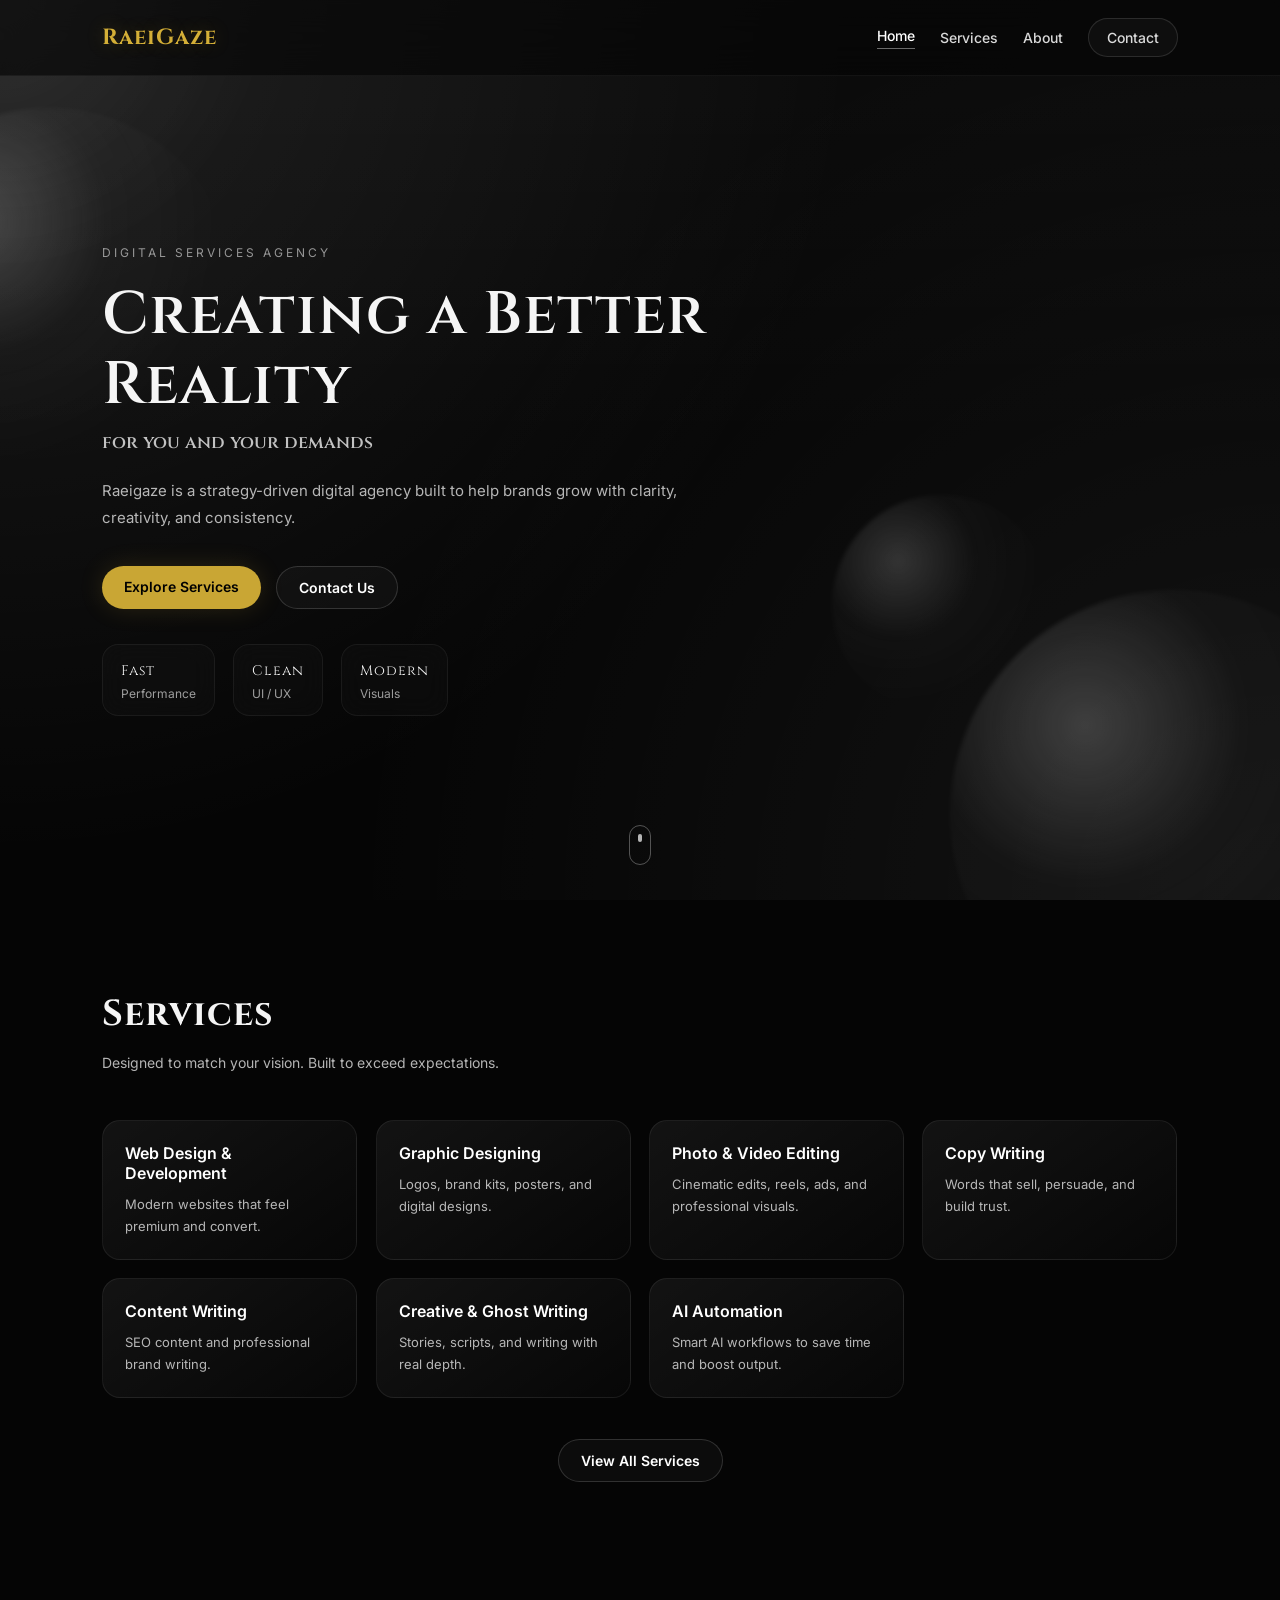
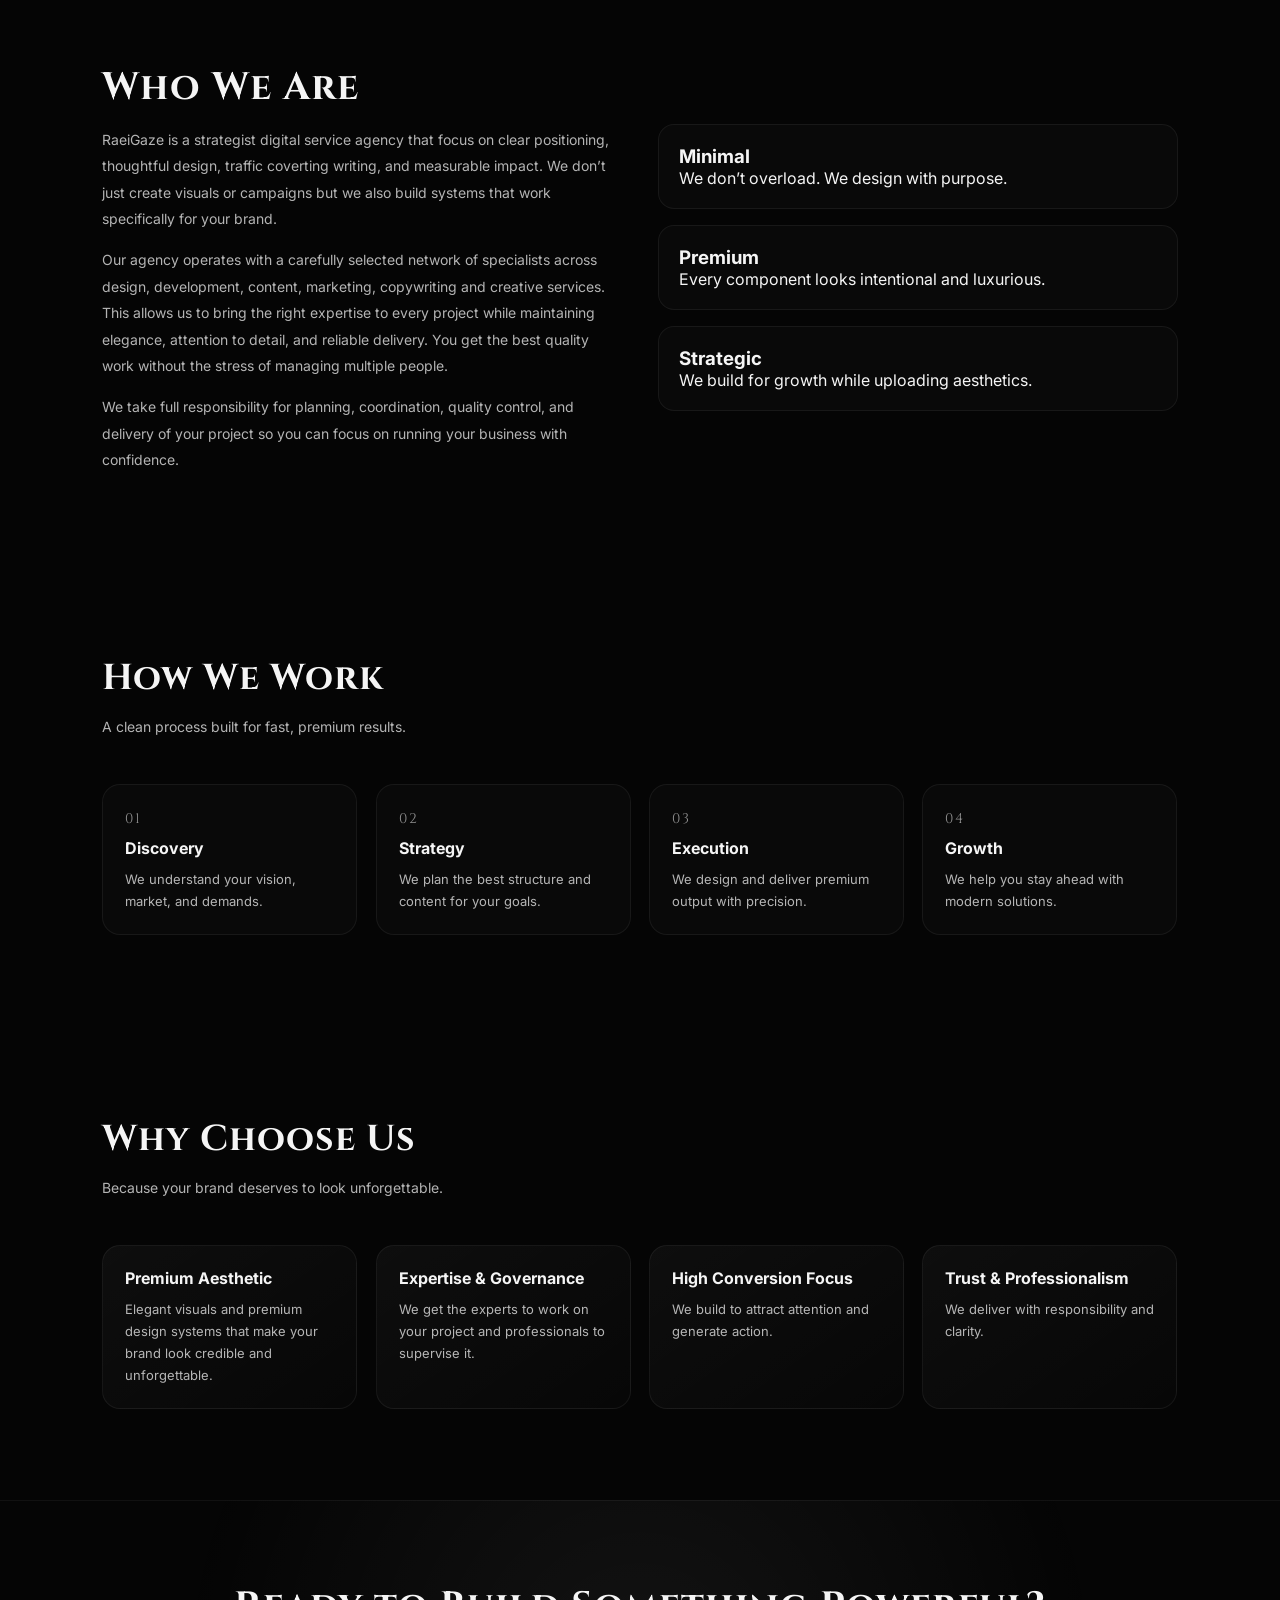
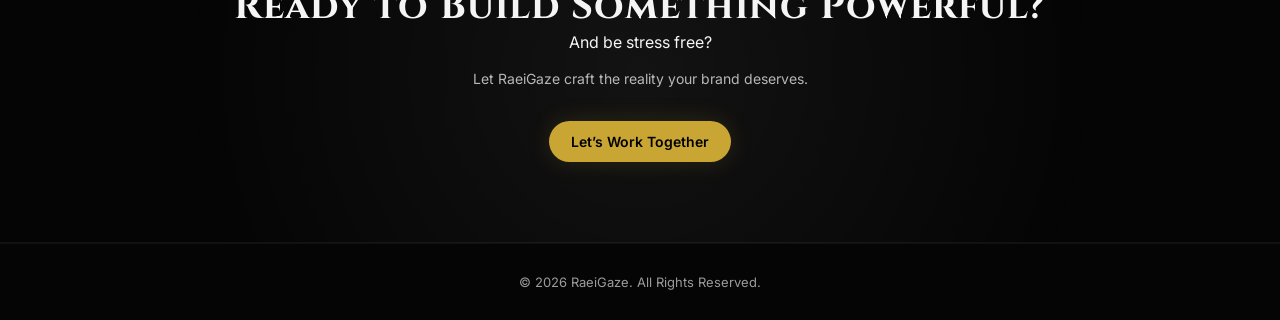
==== commit 1f3b3ea2: "Update index.html" ====
--- a/index.html
+++ b/index.html
@@ -242,8 +242,8 @@
 
   <!-- CTA -->
   <section class="cta fade-in">
-    <h2>Ready to Build Something Powerful?
-    And be stress free?</h2>
+    <h2>Ready to Build Something Powerful?</h2>
+    </h2>And be stress free?</h2>
     <p>Let RaeiGaze craft the reality your brand deserves.</p>
     <a href="contact.html" class="btn primary magnetic">Let’s Work Together</a>
   </section>
